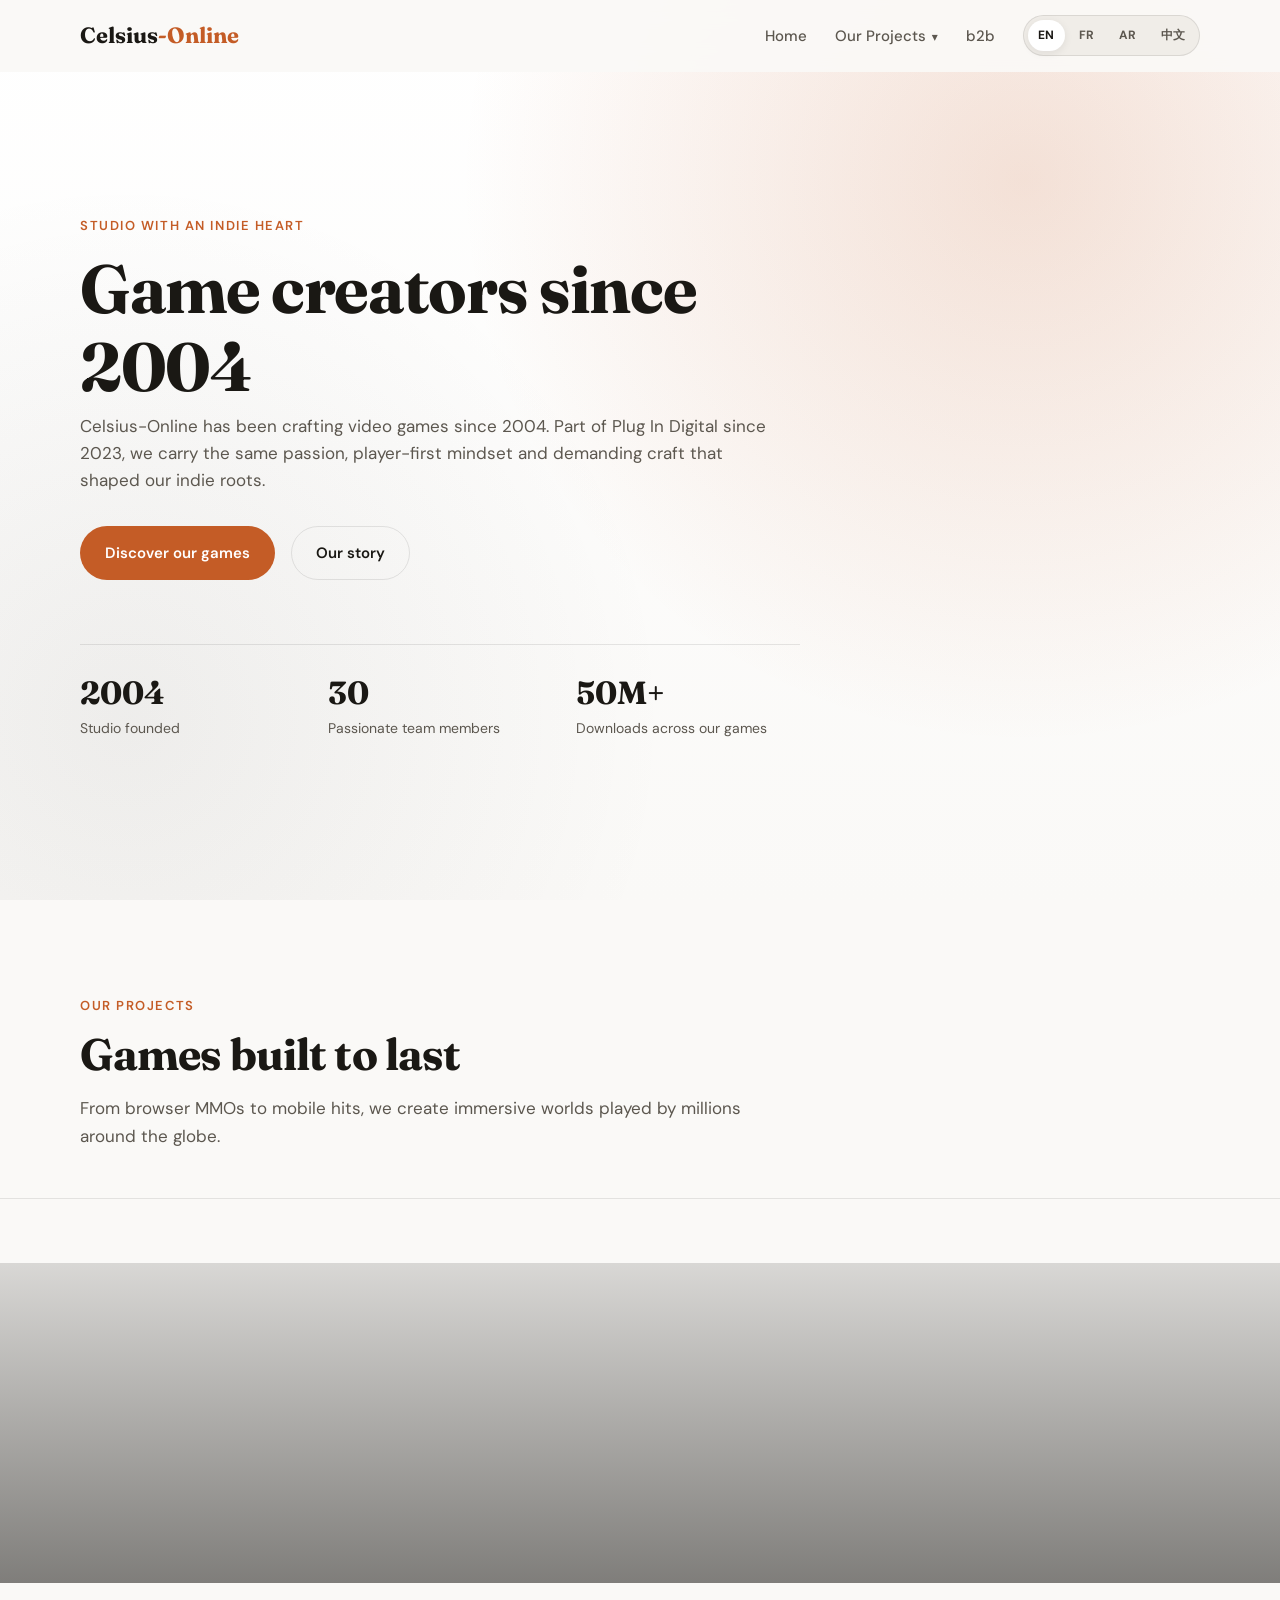
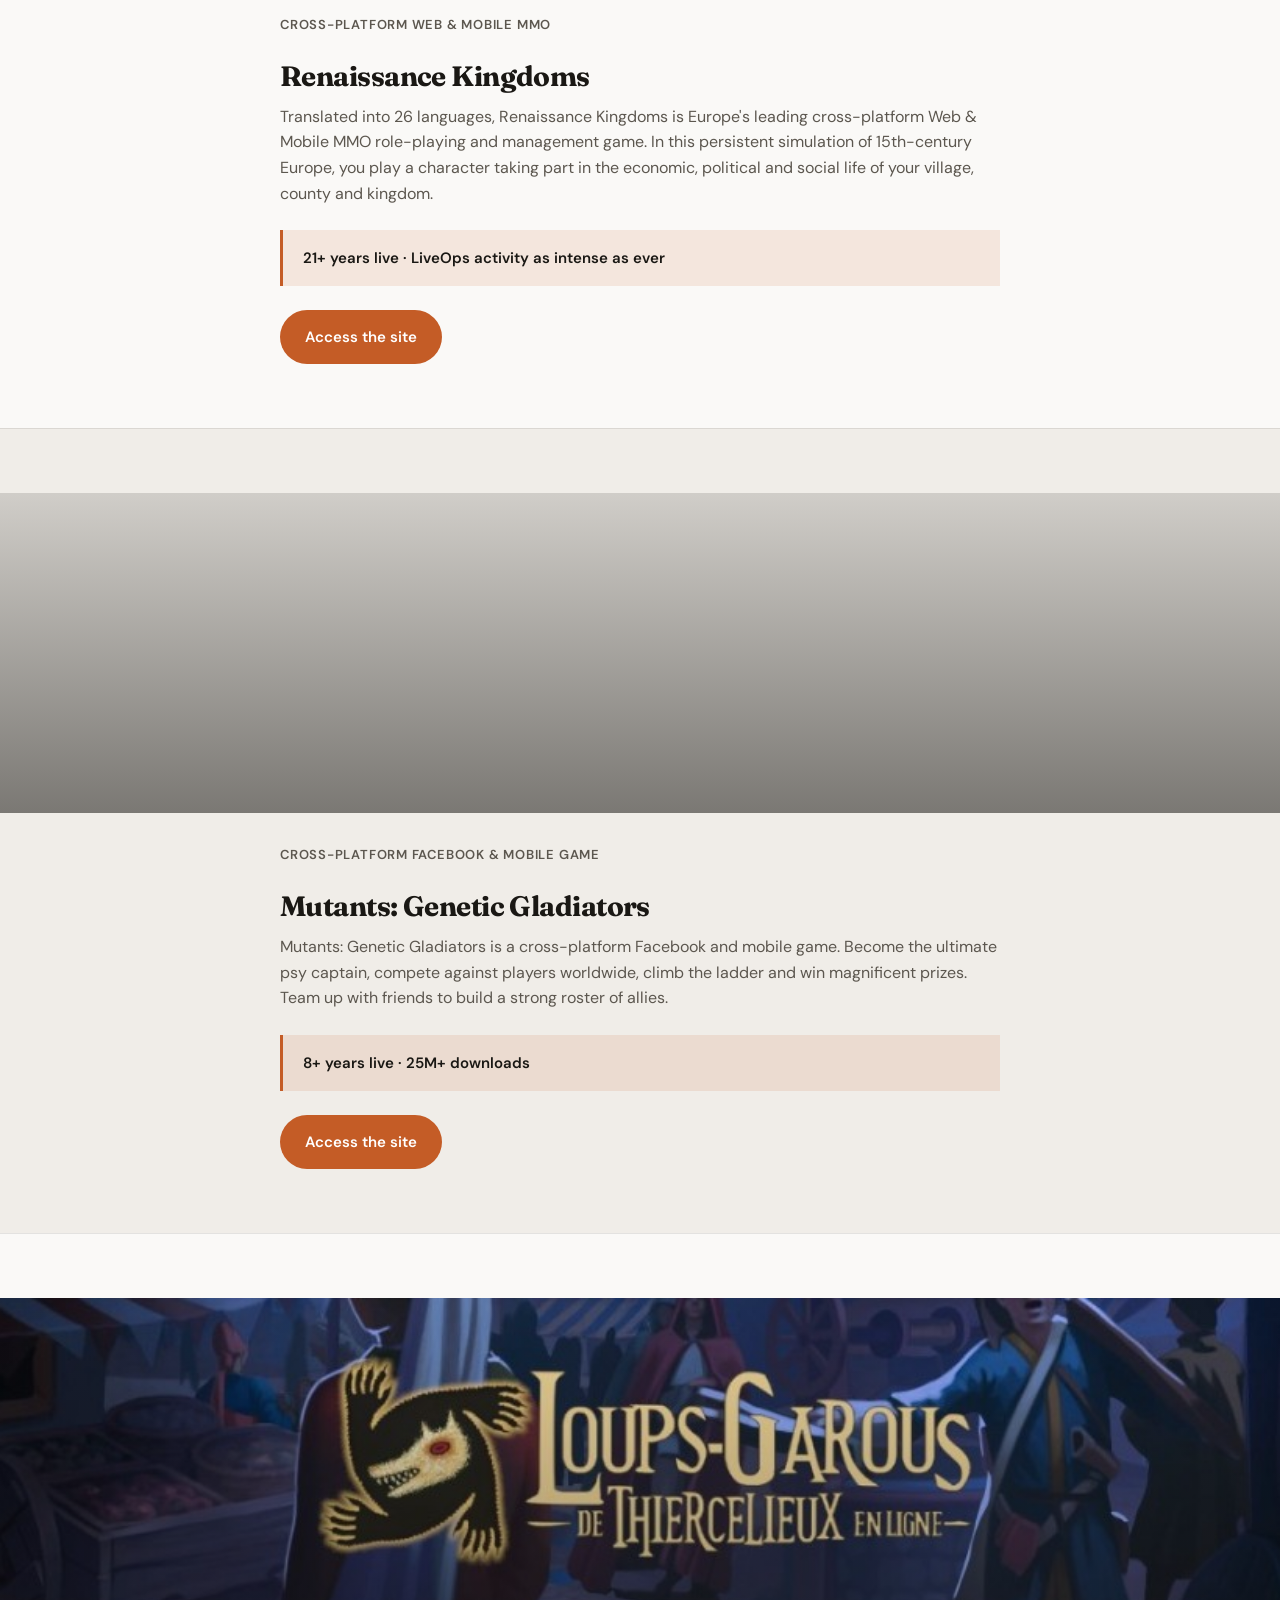
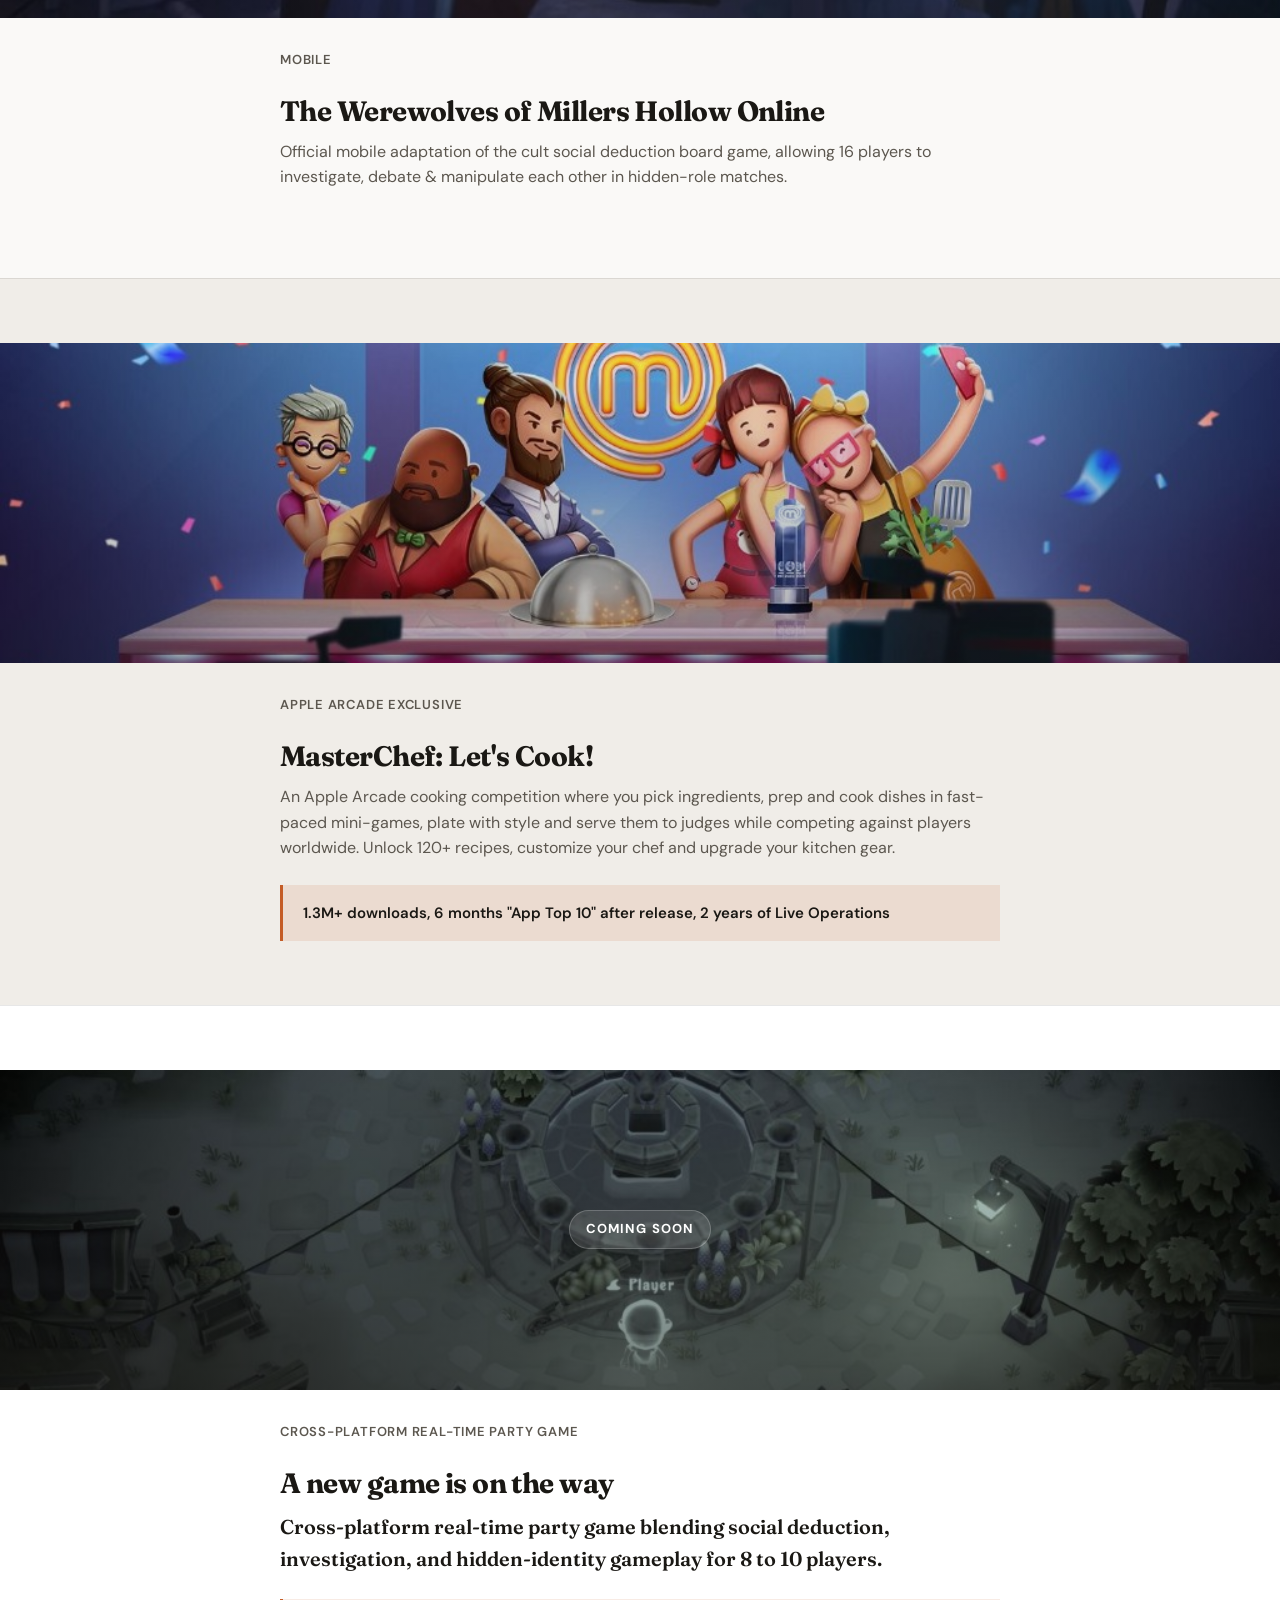
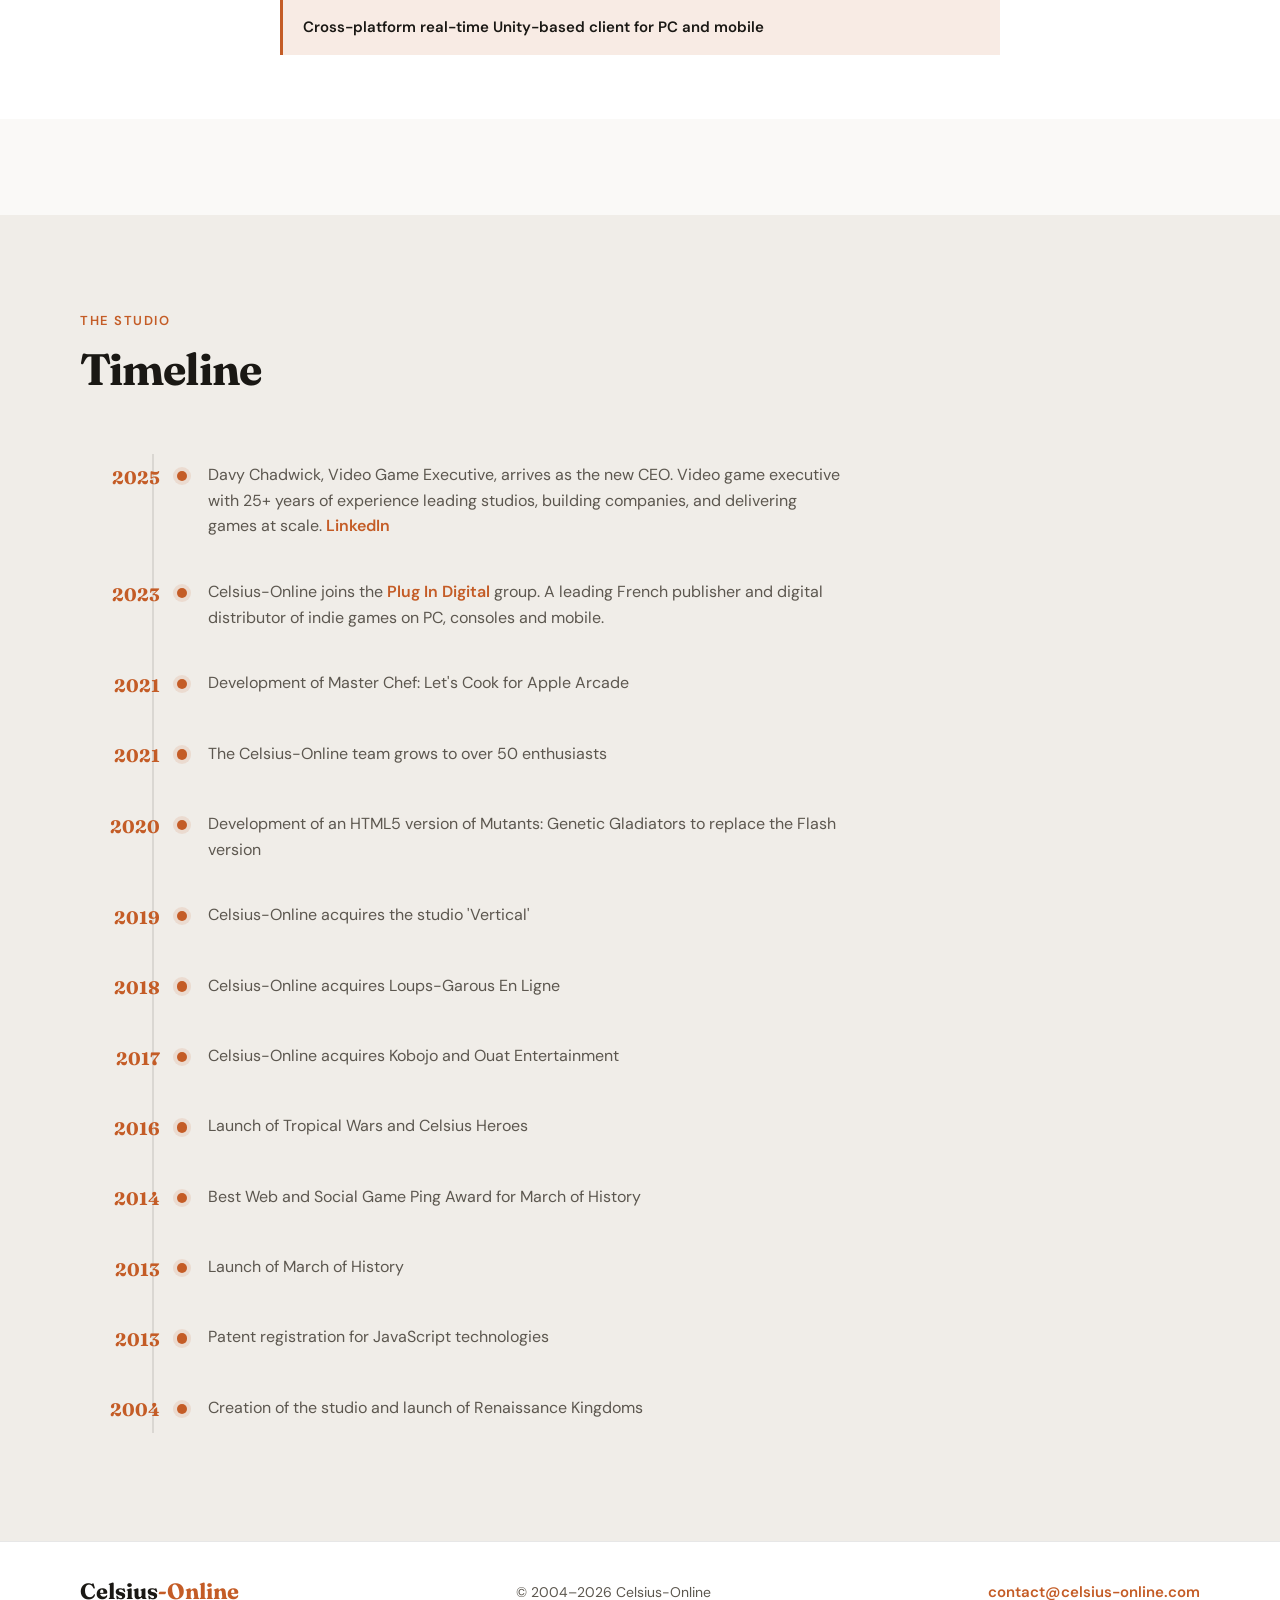
==== index.html @ a4745e7a "Add files via upload" ====
<!DOCTYPE html>
<html lang="en">
<head>
  <meta charset="UTF-8">
  <meta name="viewport" content="width=device-width, initial-scale=1.0">
  <meta name="description" content="Celsius-Online — Game studio since 2004, part of Plug In Digital.">
  <title>Celsius-Online</title>
  <link rel="preconnect" href="https://fonts.googleapis.com">
  <link rel="preconnect" href="https://fonts.gstatic.com" crossorigin>
  <link href="https://fonts.googleapis.com/css2?family=DM+Sans:ital,opsz,wght@0,9..40,400;0,9..40,500;0,9..40,600;0,9..40,700;1,9..40,400&family=Fraunces:opsz,wght@9..144,600;9..144,700&family=Noto+Sans+Arabic:wght@400;500;600;700&family=Noto+Sans+SC:wght@400;500;600;700&display=swap" rel="stylesheet">
  <link rel="stylesheet" href="styles.css">
</head>
<body>
  <header class="header">
    <nav class="nav container">
      <a class="logo" href="#home">Celsius<span>-Online</span></a>
      <button class="nav-toggle" aria-label="Menu" aria-expanded="false">
        <span></span>
        <span></span>
        <span></span>
      </button>
      <ul class="nav-links">
        <li><a href="#home" data-i18n="nav.home">Home</a></li>
        <li class="nav-dropdown">
          <button class="nav-dropdown-toggle" type="button" aria-expanded="false" data-i18n="nav.projects">
            Our Projects
          </button>
          <ul class="nav-dropdown-menu">
            <li><a href="#project-rk" data-i18n="projects.rk.title">Renaissance Kingdoms</a></li>
            <li><a href="#project-mutants" data-i18n="projects.mutants.title">Mutants: Genetic Gladiators</a></li>
            <li><a href="#project-werewolves" data-i18n="projects.werewolves.title">The Werewolves of Millers Hollow Online</a></li>
            <li><a href="#project-masterchef" data-i18n="projects.masterchef.title">MasterChef: Let's Cook!</a></li>
            <li><a href="#project-coming-soon" data-i18n="projects.coming.nav">Coming soon</a></li>
          </ul>
        </li>
        <li><a href="b2b.html">b2b</a></li>
        <li class="lang-switch" aria-label="Language">
          <button type="button" class="lang-btn" data-lang="en" aria-pressed="true">EN</button>
          <button type="button" class="lang-btn" data-lang="fr" aria-pressed="false">FR</button>
          <button type="button" class="lang-btn" data-lang="ar" aria-pressed="false">AR</button>
          <button type="button" class="lang-btn" data-lang="zh" aria-pressed="false">中文</button>
        </li>
      </ul>
    </nav>
  </header>

  <main>
    <section class="hero" id="home">
      <div class="hero-bg"></div>
      <div class="container hero-content">
        <p class="eyebrow" data-i18n="hero.eyebrow">Studio with an indie heart</p>
        <div class="hero-slides" aria-live="polite">
          <h1 class="hero-slide active" data-i18n="hero.slide1">Game creators since 2004</h1>
          <h1 class="hero-slide" data-i18n="hero.slide2">A story of expertise and passion</h1>
          <h1 class="hero-slide" data-i18n="hero.slide3">International successes</h1>
        </div>
        <p class="hero-text" data-i18n="hero.text">
          Celsius-Online has been crafting video games since 2004. Part of Plug In Digital since 2023, we carry the same
          passion, player-first mindset and demanding craft that shaped our indie roots.
        </p>
        <div class="hero-actions">
          <a href="#projects" class="btn btn-primary" data-i18n="hero.cta.primary">Discover our games</a>
          <a href="#studio" class="btn btn-ghost" data-i18n="hero.cta.secondary">Our story</a>
        </div>
        <div class="hero-stats">
          <div class="stat">
            <strong>2004</strong>
            <span data-i18n="hero.stat1">Studio founded</span>
          </div>
          <div class="stat">
            <strong>30</strong>
            <span data-i18n="hero.stat2">Passionate team members</span>
          </div>
          <div class="stat">
            <strong>50M+</strong>
            <span data-i18n="hero.stat3">Downloads across our games</span>
          </div>
        </div>
      </div>
    </section>

    <section class="section" id="projects">
      <div class="container">
        <div class="section-header">
          <p class="eyebrow" data-i18n="projects.eyebrow">Our projects</p>
          <h2 data-i18n="projects.heading">Games built to last</h2>
          <p class="section-lead" data-i18n="projects.lead">
            From browser MMOs to mobile hits, we create immersive worlds played by millions around the globe.
          </p>
        </div>
      </div>

      <div class="project-list">
        <article class="project-card" id="project-rk">
          <div class="project-visual" style="background-image: url('https://www.celsius-online.com/img/projet2_fond.jpg');">
            <img src="https://www.celsius-online.com/img/projet2_logo_UK.png" alt="" class="project-logo">
          </div>
          <div class="container project-body">
            <p class="project-tag" data-i18n="projects.rk.tag">Cross-platform Web &amp; Mobile MMO</p>
            <h3 data-i18n="projects.rk.title">Renaissance Kingdoms</h3>
            <p data-i18n="projects.rk.desc">
              Translated into 26 languages, Renaissance Kingdoms is Europe's leading cross-platform Web &amp; Mobile
              MMO role-playing and management game. In this persistent simulation of 15th-century Europe, you play a character
              taking part in the economic, political and social life of your village, county and kingdom.
            </p>
            <p class="project-stats" data-i18n="projects.rk.stats">
              21+ years live · LiveOps activity as intense as ever
            </p>
            <a href="http://www.lesroyaumes.com/Landing.php?ref=926" class="btn btn-primary" target="_blank" rel="noopener noreferrer" data-i18n="projects.cta">
              Access the site
            </a>
          </div>
        </article>

        <article class="project-card project-card-alt" id="project-mutants">
          <div class="project-visual" style="background-image: url('https://www.celsius-online.com/img/projet15_fond.jpg');">
            <img src="https://www.celsius-online.com/img/projet15_logo.png" alt="" class="project-logo">
          </div>
          <div class="container project-body">
            <p class="project-tag" data-i18n="projects.mutants.tag">Cross-platform Facebook &amp; mobile game</p>
            <h3 data-i18n="projects.mutants.title">Mutants: Genetic Gladiators</h3>
            <p data-i18n="projects.mutants.desc">
              Mutants: Genetic Gladiators is a cross-platform Facebook and mobile game. Become the ultimate psy captain,
              compete against players worldwide, climb the ladder and win magnificent prizes. Team up with friends to build
              a strong roster of allies.
            </p>
            <p class="project-stats" data-i18n="projects.mutants.stats">
              8+ years live · 25M+ downloads
            </p>
            <a href="http://mutants.kobojo.com/" class="btn btn-primary" target="_blank" rel="noopener noreferrer" data-i18n="projects.cta">
              Access the site
            </a>
          </div>
        </article>

        <article class="project-card" id="project-werewolves">
          <div class="project-visual project-visual-cover" style="background-image: url('img/project-werewolves.png');"></div>
          <div class="container project-body">
            <p class="project-tag" data-i18n="projects.werewolves.tag">Mobile</p>
            <h3 data-i18n="projects.werewolves.title">The Werewolves of Millers Hollow Online</h3>
            <p data-i18n="projects.werewolves.desc">
              Official mobile adaptation of the cult social deduction board game, allowing 16 players to investigate,
              debate &amp; manipulate each other in hidden-role matches.
            </p>
          </div>
        </article>

        <article class="project-card project-card-alt" id="project-masterchef">
          <div class="project-visual project-visual-cover" style="background-image: url('img/project-masterchef.png');"></div>
          <div class="container project-body">
            <p class="project-tag" data-i18n="projects.masterchef.tag">Apple Arcade exclusive</p>
            <h3 data-i18n="projects.masterchef.title">MasterChef: Let's Cook!</h3>
            <p data-i18n="projects.masterchef.desc">
              An Apple Arcade cooking competition where you pick ingredients, prep and cook dishes in fast-paced mini-games,
              plate with style and serve them to judges while competing against players worldwide. Unlock 120+ recipes,
              customize your chef and upgrade your kitchen gear.
            </p>
            <p class="project-stats" data-i18n="projects.masterchef.stats">
              1.3M+ downloads, 6 months "App Top 10" after release, 2 years of Live Operations
            </p>
          </div>
        </article>

        <article class="project-card project-coming-soon" id="project-coming-soon">
          <div class="project-visual project-visual-soon">
            <span class="soon-badge" data-i18n="projects.coming.badge">Coming soon</span>
          </div>
          <div class="container project-body">
            <p class="project-tag" data-i18n="projects.coming.tag">Cross-platform real-time party game</p>
            <h3 data-i18n="projects.coming.title">A new game is on the way</h3>
            <p class="coming-hook" data-i18n="projects.coming.hook">
              Cross-platform real-time party game blending social deduction, investigation, and hidden-identity gameplay for 8 to 10 players.
            </p>
            <p class="project-stats" data-i18n="projects.coming.stats">
              Cross-platform real-time Unity-based client for PC and mobile
            </p>
          </div>
        </article>
      </div>
    </section>

    <section class="section section-alt" id="studio">
      <div class="container">
        <div class="section-header">
          <p class="eyebrow" data-i18n="studio.eyebrow">The studio</p>
          <h2 data-i18n="studio.heading">Timeline</h2>
        </div>
        <ol class="timeline">
          <li class="timeline-item">
            <time datetime="2025">2025</time>
            <p data-i18n-html="studio.t2025"></p>
          </li>
          <li class="timeline-item">
            <time datetime="2023">2023</time>
            <p data-i18n-html="studio.t2023"></p>
          </li>
          <li class="timeline-item">
            <time datetime="2021">2021</time>
            <p data-i18n="studio.t2021a">Development of Master Chef: Let's Cook for Apple Arcade</p>
          </li>
          <li class="timeline-item">
            <time datetime="2021">2021</time>
            <p data-i18n="studio.t2021b">The Celsius-Online team grows to over 50 enthusiasts</p>
          </li>
          <li class="timeline-item">
            <time datetime="2020">2020</time>
            <p data-i18n="studio.t2020">Development of an HTML5 version of Mutants: Genetic Gladiators to replace the Flash version</p>
          </li>
          <li class="timeline-item">
            <time datetime="2019">2019</time>
            <p data-i18n="studio.t2019">Celsius-Online acquires the studio 'Vertical'</p>
          </li>
          <li class="timeline-item">
            <time datetime="2018">2018</time>
            <p data-i18n="studio.t2018">Celsius-Online acquires Loups-Garous En Ligne</p>
          </li>
          <li class="timeline-item">
            <time datetime="2017">2017</time>
            <p data-i18n="studio.t2017">Celsius-Online acquires Kobojo and Ouat Entertainment</p>
          </li>
          <li class="timeline-item">
            <time datetime="2016">2016</time>
            <p data-i18n="studio.t2016">Launch of Tropical Wars and Celsius Heroes</p>
          </li>
          <li class="timeline-item">
            <time datetime="2014">2014</time>
            <p data-i18n="studio.t2014">Best Web and Social Game Ping Award for March of History</p>
          </li>
          <li class="timeline-item">
            <time datetime="2013">2013</time>
            <p data-i18n="studio.t2013a">Launch of March of History</p>
          </li>
          <li class="timeline-item">
            <time datetime="2013">2013</time>
            <p data-i18n="studio.t2013b">Patent registration for JavaScript technologies</p>
          </li>
          <li class="timeline-item">
            <time datetime="2004">2004</time>
            <p data-i18n="studio.t2004">Creation of the studio and launch of Renaissance Kingdoms</p>
          </li>
        </ol>
      </div>
    </section>
  </main>

  <footer class="footer">
    <div class="container footer-inner">
      <a class="logo" href="#home">Celsius<span>-Online</span></a>
      <p class="footer-copy">&copy; 2004–2026 Celsius-Online</p>
      <a class="footer-email" href="mailto:contact@celsius-online.com">contact@celsius-online.com</a>
    </div>
  </footer>

  <script src="locales-ar-zh.js"></script>
  <script src="script.js"></script>
</body>
</html>
---- styles.css ----
:root {
  --bg: #faf9f7;
  --bg-alt: #f0ede8;
  --surface: #ffffff;
  --text: #1a1814;
  --text-muted: #5c574f;
  --accent: #c45c26;
  --accent-dark: #9a4518;
  --accent-soft: rgba(196, 92, 38, 0.12);
  --border: rgba(26, 24, 20, 0.1);
  --shadow: 0 24px 60px rgba(26, 24, 20, 0.08);
  --radius: 16px;
  --font-sans: "DM Sans", system-ui, sans-serif;
  --font-display: "Fraunces", Georgia, serif;
  --container: min(1120px, calc(100% - 2.5rem));
  --header-h: 72px;
}

*,
*::before,
*::after {
  box-sizing: border-box;
}

html {
  scroll-behavior: smooth;
}

body {
  margin: 0;
  font-family: var(--font-sans);
  font-size: 1rem;
  line-height: 1.6;
  color: var(--text);
  background: var(--bg);
}

img {
  max-width: 100%;
  display: block;
}

a {
  color: inherit;
  text-decoration: none;
}

ul,
ol {
  list-style: none;
  margin: 0;
  padding: 0;
}

button {
  font: inherit;
}

.container {
  width: var(--container);
  margin-inline: auto;
}

.eyebrow {
  margin: 0 0 0.75rem;
  font-size: 0.8125rem;
  font-weight: 600;
  letter-spacing: 0.12em;
  text-transform: uppercase;
  color: var(--accent);
}

h1, h2, h3 {
  font-family: var(--font-display);
  line-height: 1.15;
  letter-spacing: -0.02em;
}

h1 {
  margin: 0;
  font-size: clamp(2.5rem, 6vw, 4.25rem);
  max-width: 16ch;
}

h2 {
  margin: 0;
  font-size: clamp(1.875rem, 4vw, 2.75rem);
  max-width: 20ch;
}

h3 {
  margin: 0 0 0.75rem;
  font-size: clamp(1.375rem, 3vw, 1.75rem);
}

p {
  margin: 0;
}

.section {
  padding: 6rem 0;
}

.section-alt {
  background: var(--bg-alt);
}

.section-header {
  margin-bottom: 3rem;
}

.section-lead {
  margin-top: 1rem;
  max-width: 58ch;
  color: var(--text-muted);
  font-size: 1.0625rem;
}

.btn {
  display: inline-flex;
  align-items: center;
  justify-content: center;
  gap: 0.5rem;
  padding: 0.875rem 1.5rem;
  border-radius: 999px;
  font-weight: 600;
  font-size: 0.9375rem;
  border: 1px solid transparent;
  cursor: pointer;
  transition: transform 0.2s ease, background 0.2s ease, border-color 0.2s ease, color 0.2s ease;
}

.btn:hover {
  transform: translateY(-2px);
}

.btn-primary {
  background: var(--accent);
  color: #fff;
}

.btn-primary:hover {
  background: var(--accent-dark);
}

.btn-ghost {
  background: transparent;
  border-color: var(--border);
  color: var(--text);
}

.btn-ghost:hover {
  border-color: var(--text);
}

.header {
  position: fixed;
  inset: 0 0 auto;
  z-index: 100;
  height: var(--header-h);
  background: rgba(250, 249, 247, 0.92);
  backdrop-filter: blur(12px);
  border-bottom: 1px solid transparent;
  transition: border-color 0.2s ease, box-shadow 0.2s ease;
}

.header.scrolled {
  border-color: var(--border);
  box-shadow: 0 8px 30px rgba(26, 24, 20, 0.04);
}

.nav {
  display: flex;
  align-items: center;
  justify-content: space-between;
  height: 100%;
}

.logo {
  font-family: var(--font-display);
  font-size: 1.375rem;
  font-weight: 700;
}

.logo span {
  color: var(--accent);
}

.text-accent {
  color: var(--accent);
  font-weight: 600;
}

.logo-b2b {
  font-size: 1.125rem;
  line-height: 1.25;
}

.nav-links {
  display: flex;
  align-items: center;
  gap: 1.75rem;
}

.nav-links > li > a,
.nav-dropdown-toggle {
  font-size: 0.9375rem;
  font-weight: 500;
  color: var(--text-muted);
  background: none;
  border: none;
  cursor: pointer;
  padding: 0;
  transition: color 0.2s ease;
}

.nav-links > li > a:hover,
.nav-dropdown-toggle:hover {
  color: var(--text);
}

.nav-dropdown {
  position: relative;
}

.nav-dropdown-toggle::after {
  content: "▾";
  margin-left: 0.35rem;
  font-size: 0.75rem;
}

.nav-dropdown-menu {
  position: absolute;
  top: 100%;
  left: 50%;
  transform: translateX(-50%);
  min-width: 280px;
  padding: 0.75rem 0.5rem 0.5rem;
  background: transparent;
  border: none;
  border-radius: 0;
  box-shadow: none;
  opacity: 0;
  pointer-events: none;
  transition: opacity 0.2s ease;
}

.nav-dropdown-menu::before {
  content: "";
  position: absolute;
  top: 0;
  left: 0;
  right: 0;
  height: 0.75rem;
}

.nav-dropdown-menu li {
  background: var(--surface);
  border: 1px solid var(--border);
  border-radius: 12px;
  box-shadow: var(--shadow);
  overflow: hidden;
}

.nav-dropdown.open .nav-dropdown-menu,
.nav-dropdown.is-hover .nav-dropdown-menu {
  opacity: 1;
  pointer-events: auto;
}

.nav-dropdown-menu a {
  display: block;
  padding: 0.75rem 1rem;
  border-radius: 8px;
  font-size: 0.875rem;
  color: var(--text-muted);
  transition: background 0.2s ease, color 0.2s ease;
}

.nav-dropdown-menu a:hover {
  background: var(--accent-soft);
  color: var(--text);
}

.lang-switch {
  display: flex;
  gap: 0.25rem;
  padding: 0.25rem;
  background: var(--bg-alt);
  border-radius: 999px;
  border: 1px solid var(--border);
}

.lang-btn {
  padding: 0.35rem 0.65rem;
  border: none;
  border-radius: 999px;
  background: transparent;
  color: var(--text-muted);
  font-size: 0.75rem;
  font-weight: 700;
  cursor: pointer;
  transition: background 0.2s ease, color 0.2s ease;
}

.lang-btn.active {
  background: var(--surface);
  color: var(--text);
  box-shadow: 0 2px 8px rgba(26, 24, 20, 0.08);
}

.nav-toggle {
  display: none;
  flex-direction: column;
  gap: 5px;
  padding: 0.5rem;
  background: none;
  border: none;
  cursor: pointer;
}

.nav-toggle span {
  display: block;
  width: 22px;
  height: 2px;
  background: var(--text);
  border-radius: 2px;
  transition: transform 0.2s ease, opacity 0.2s ease;
}

.hero {
  position: relative;
  min-height: 100vh;
  display: flex;
  align-items: center;
  padding-top: var(--header-h);
  overflow: hidden;
}

.hero-bg {
  position: absolute;
  inset: 0;
  background:
    radial-gradient(circle at 80% 20%, rgba(196, 92, 38, 0.18), transparent 45%),
    radial-gradient(circle at 10% 80%, rgba(26, 24, 20, 0.06), transparent 40%),
    linear-gradient(180deg, #fff 0%, var(--bg) 100%);
  pointer-events: none;
}

.hero-content {
  position: relative;
  padding: 4rem 0 5rem;
}

.hero-slides {
  position: relative;
  min-height: clamp(6rem, 18vw, 9rem);
  margin-bottom: 1.25rem;
}

.hero-slide {
  position: absolute;
  inset: 0;
  opacity: 0;
  transform: translateY(12px);
  transition: opacity 0.6s ease, transform 0.6s ease;
}

.hero-slide.active {
  opacity: 1;
  transform: translateY(0);
}

.hero-text {
  max-width: 58ch;
  margin-bottom: 2rem;
  font-size: 1.0625rem;
  color: var(--text-muted);
}

.hero-actions {
  display: flex;
  flex-wrap: wrap;
  gap: 1rem;
  margin-bottom: 4rem;
}

.hero-stats {
  display: grid;
  grid-template-columns: repeat(3, minmax(0, 1fr));
  gap: 1.5rem;
  max-width: 720px;
  padding-top: 2rem;
  border-top: 1px solid var(--border);
}

.stat strong {
  display: block;
  font-family: var(--font-display);
  font-size: 2rem;
  line-height: 1;
  margin-bottom: 0.35rem;
}

.stat span {
  font-size: 0.875rem;
  color: var(--text-muted);
}

.project-list {
  display: grid;
  gap: 0;
}

.project-card {
  padding: 4rem 0;
  border-top: 1px solid var(--border);
}

.project-card-alt {
  background: var(--bg-alt);
}

.project-visual {
  position: relative;
  min-height: 320px;
  margin-bottom: 2rem;
  background-size: cover;
  background-position: center;
  display: flex;
  align-items: center;
  justify-content: center;
}

.project-visual::after {
  content: "";
  position: absolute;
  inset: 0;
  background: linear-gradient(180deg, rgba(26, 24, 20, 0.15), rgba(26, 24, 20, 0.55));
}

.project-logo {
  position: relative;
  z-index: 1;
  max-height: 120px;
  width: auto;
  filter: drop-shadow(0 8px 24px rgba(0, 0, 0, 0.35));
}

.project-visual-cover {
  background-size: cover;
  background-position: center center;
}

.project-visual-cover::after {
  background: linear-gradient(180deg, rgba(26, 24, 20, 0.05), rgba(26, 24, 20, 0.35));
}

.project-visual-soon {
  background-image: url("img/project-coming-soon.png");
  background-size: cover;
  background-position: center top;
}

.soon-badge {
  position: relative;
  z-index: 1;
  padding: 0.5rem 1rem;
  border-radius: 999px;
  background: rgba(255, 255, 255, 0.12);
  border: 1px solid rgba(255, 255, 255, 0.2);
  color: #fff;
  font-size: 0.8125rem;
  font-weight: 700;
  letter-spacing: 0.08em;
  text-transform: uppercase;
}

.project-body {
  max-width: 720px;
}

.project-tag {
  margin-bottom: 0.75rem;
  font-size: 0.8125rem;
  font-weight: 600;
  letter-spacing: 0.06em;
  text-transform: uppercase;
  color: var(--accent);
}

.project-body p {
  margin-bottom: 1.5rem;
  color: var(--text-muted);
}

.project-stats {
  margin-bottom: 1.5rem !important;
  padding: 1rem 1.25rem;
  border-left: 3px solid var(--accent);
  background: var(--accent-soft);
  font-weight: 600;
  font-size: 0.9375rem;
  color: var(--text) !important;
}

.project-body > .project-stats:last-child {
  margin-bottom: 0 !important;
}

.page-b2b-main {
  padding-top: calc(var(--header-h) + 3rem);
}

.nav-current {
  color: var(--text) !important;
  font-weight: 600;
}

.coming-hook {
  font-size: 1.25rem;
  font-weight: 600;
  color: var(--text) !important;
  font-family: var(--font-display);
}

.project-coming-soon {
  background: var(--surface);
}

.timeline {
  position: relative;
  display: grid;
  gap: 0;
  max-width: 760px;
}

.timeline::before {
  content: "";
  position: absolute;
  left: 4.5rem;
  top: 0.75rem;
  bottom: 0.75rem;
  width: 2px;
  background: var(--border);
}

.timeline-item {
  display: grid;
  grid-template-columns: 5rem 1fr;
  gap: 1.5rem;
  padding: 1.25rem 0;
}

.timeline-item time {
  font-family: var(--font-display);
  font-size: 1.125rem;
  font-weight: 700;
  color: var(--accent);
  text-align: right;
  padding-top: 0.1rem;
}

.timeline-item p {
  position: relative;
  padding-left: 1.5rem;
  color: var(--text-muted);
}

.timeline-item p a {
  color: var(--accent);
  font-weight: 600;
  transition: color 0.2s ease;
}

.timeline-item p a:hover {
  color: var(--accent-dark);
}

.timeline-item p::before {
  content: "";
  position: absolute;
  left: -0.45rem;
  top: 0.55rem;
  width: 0.65rem;
  height: 0.65rem;
  border-radius: 50%;
  background: var(--accent);
  box-shadow: 0 0 0 4px var(--accent-soft);
}

.b2b-card-lead .b2b-intro {
  margin-bottom: 0;
  font-size: 1.0625rem;
}

.b2b-refs {
  display: grid;
  grid-template-columns: repeat(2, minmax(0, 1fr));
  gap: 1.5rem;
  list-style: none;
  margin: 0;
  padding: 0;
}

.b2b-refs li {
  padding-bottom: 1rem;
  border-bottom: 1px solid var(--border);
}

.b2b-ref-name {
  display: block;
  margin-bottom: 0.4rem;
  font-family: var(--font-display);
  font-size: 1.0625rem;
  font-weight: 600;
  color: var(--accent);
}

.b2b-refs p {
  margin: 0;
  font-size: 0.9375rem;
  line-height: 1.55;
  color: var(--text-muted);
}

.b2b-refs strong {
  color: var(--text);
  font-weight: 600;
}

@media (max-width: 720px) {
  .b2b-refs {
    grid-template-columns: 1fr;
  }
}

.b2b-list {
  display: grid;
  gap: 1.5rem;
}

.b2b-card {
  background: var(--surface);
  border: 1px solid var(--border);
  border-radius: var(--radius);
  padding: 2rem;
  box-shadow: var(--shadow);
  transition: transform 0.25s ease, border-color 0.25s ease;
}

.b2b-card:hover {
  transform: translateY(-4px);
  border-color: rgba(196, 92, 38, 0.25);
}

.b2b-ref-label {
  margin: 0 0 0.35rem;
  font-size: 0.8125rem;
  font-weight: 600;
  letter-spacing: 0.1em;
  text-transform: uppercase;
  color: var(--accent);
}

.b2b-card h3 {
  margin-bottom: 1rem;
  font-size: clamp(1.25rem, 2.5vw, 1.5rem);
}

.b2b-model {
  margin-bottom: 0.75rem;
  font-size: 0.9375rem;
  font-weight: 500;
  color: var(--text);
}

.b2b-model strong {
  color: var(--accent);
  font-weight: 600;
}

.b2b-intro {
  margin-bottom: 1.5rem;
  max-width: 72ch;
  color: var(--text-muted);
}

.b2b-points {
  display: grid;
  grid-template-columns: repeat(2, minmax(0, 1fr));
  gap: 0.85rem 1.5rem;
}

.b2b-points li {
  position: relative;
  padding-left: 1.75rem;
  font-size: 0.9375rem;
  color: var(--text-muted);
  line-height: 1.5;
}

.b2b-points li::before {
  content: "";
  position: absolute;
  left: 0;
  top: 0.45rem;
  width: 0.75rem;
  height: 0.75rem;
  border-radius: 50%;
  background: var(--accent);
  box-shadow: 0 0 0 4px var(--accent-soft);
}

.b2b-points strong {
  color: var(--text);
  font-weight: 600;
}

@media (max-width: 720px) {
  .b2b-points {
    grid-template-columns: 1fr;
  }
}

.footer {
  padding: 2rem 0;
  border-top: 1px solid var(--border);
  background: var(--surface);
}

.footer-inner {
  display: flex;
  flex-wrap: wrap;
  align-items: center;
  justify-content: space-between;
  gap: 1rem;
}

.footer-copy {
  font-size: 0.875rem;
  color: var(--text-muted);
}

.footer-email {
  font-size: 0.9375rem;
  font-weight: 600;
  color: var(--accent);
  transition: color 0.2s ease;
}

.footer-email:hover {
  color: var(--accent-dark);
}

.reveal {
  opacity: 0;
  transform: translateY(24px);
  transition: opacity 0.6s ease, transform 0.6s ease;
}

.reveal.visible {
  opacity: 1;
  transform: translateY(0);
}

@media (max-width: 960px) {
  .hero-stats {
    grid-template-columns: 1fr;
    max-width: none;
  }

  .project-visual {
    min-height: 240px;
  }

  .timeline::before {
    left: 3.5rem;
  }

  .timeline-item {
    grid-template-columns: 4rem 1fr;
    gap: 1rem;
  }
}

@media (max-width: 720px) {
  .nav-toggle {
    display: flex;
  }

  .nav-links {
    position: fixed;
    inset: var(--header-h) 0 auto;
    flex-direction: column;
    align-items: stretch;
    gap: 0;
    padding: 1rem;
    background: rgba(250, 249, 247, 0.98);
    border-bottom: 1px solid var(--border);
    transform: translateY(-120%);
    opacity: 0;
    pointer-events: none;
    transition: transform 0.25s ease, opacity 0.25s ease;
  }

  .nav-links.open {
    transform: translateY(0);
    opacity: 1;
    pointer-events: auto;
  }

  .nav-links > li {
    border-bottom: 1px solid var(--border);
  }

  .nav-links > li > a,
  .nav-dropdown-toggle {
    display: block;
    padding: 1rem 0.5rem;
    width: 100%;
    text-align: left;
  }

  .nav-dropdown-menu {
    position: static;
    transform: none;
    opacity: 1;
    pointer-events: auto;
    box-shadow: none;
    border: none;
    padding: 0 0 0.5rem 1rem;
    min-width: 0;
    display: none;
    background: transparent;
  }

  .nav-dropdown-menu::before {
    display: none;
  }

  .nav-dropdown-menu li {
    background: none;
    border: none;
    box-shadow: none;
    border-radius: 0;
    overflow: visible;
  }

  .nav-dropdown.open .nav-dropdown-menu {
    display: block;
  }

  .lang-switch {
    align-self: flex-start;
    margin: 0.5rem;
  }

  .nav-toggle[aria-expanded="true"] span:nth-child(1) {
    transform: translateY(7px) rotate(45deg);
  }

  .nav-toggle[aria-expanded="true"] span:nth-child(2) {
    opacity: 0;
  }

  .nav-toggle[aria-expanded="true"] span:nth-child(3) {
    transform: translateY(-7px) rotate(-45deg);
  }

  .section {
    padding: 4.5rem 0;
  }

  .footer-inner {
    flex-direction: column;
    text-align: center;
  }
}

@media (hover: none), (pointer: coarse) {
  .nav-dropdown.is-hover .nav-dropdown-menu {
    opacity: 0;
    pointer-events: none;
  }

  .nav-dropdown.open .nav-dropdown-menu {
    opacity: 1;
    pointer-events: auto;
  }
}

html[lang="ar"] body,
html[lang="ar"] h1,
html[lang="ar"] h2,
html[lang="ar"] h3 {
  font-family: "Noto Sans Arabic", "DM Sans", system-ui, sans-serif;
}

html[lang="zh-CN"] body,
html[lang="zh-CN"] h1,
html[lang="zh-CN"] h2,
html[lang="zh-CN"] h3 {
  font-family: "Noto Sans SC", "DM Sans", system-ui, sans-serif;
}

html[dir="rtl"] .header,
html[dir="rtl"] .header .nav,
html[dir="rtl"] .header .nav-links,
html[dir="rtl"] .header .nav-dropdown-menu {
  direction: ltr;
}

html[dir="rtl"] .header .nav-links > li > a,
html[dir="rtl"] .header .nav-dropdown-toggle {
  text-align: left;
}

html[dir="rtl"] .timeline::before {
  left: auto;
  right: 4.5rem;
}

html[dir="rtl"] .timeline-item {
  grid-template-columns: 5rem 1fr;
}

html[dir="rtl"] .timeline-item time {
  text-align: left;
}

html[dir="rtl"] .timeline-item p {
  padding-left: 0;
  padding-right: 1.5rem;
}

html[dir="rtl"] .timeline-item p::before {
  left: auto;
  right: -0.45rem;
}

html[dir="rtl"] .b2b-points li,
html[dir="rtl"] .check-list li {
  padding-left: 0;
  padding-right: 1.75rem;
}

html[dir="rtl"] .b2b-points li::before {
  left: auto;
  right: 0;
}

html[dir="rtl"] .project-stats {
  border-left: none;
  border-right: 3px solid var(--accent);
}

html[dir="rtl"] .lang-btn[data-lang="zh"] {
  font-family: "Noto Sans SC", sans-serif;
}

@media (max-width: 960px) {
  html[dir="rtl"] .timeline::before {
    right: 3.5rem;
  }

  html[dir="rtl"] .timeline-item {
    grid-template-columns: 4rem 1fr;
  }
}

@media (max-width: 720px) {
  html[dir="rtl"] .header .nav-links > li > a,
  html[dir="rtl"] .header .nav-dropdown-toggle {
    text-align: left;
  }

  .lang-switch {
    flex-wrap: wrap;
  }

  .lang-btn {
    padding: 0.3rem 0.5rem;
    font-size: 0.6875rem;
  }
}
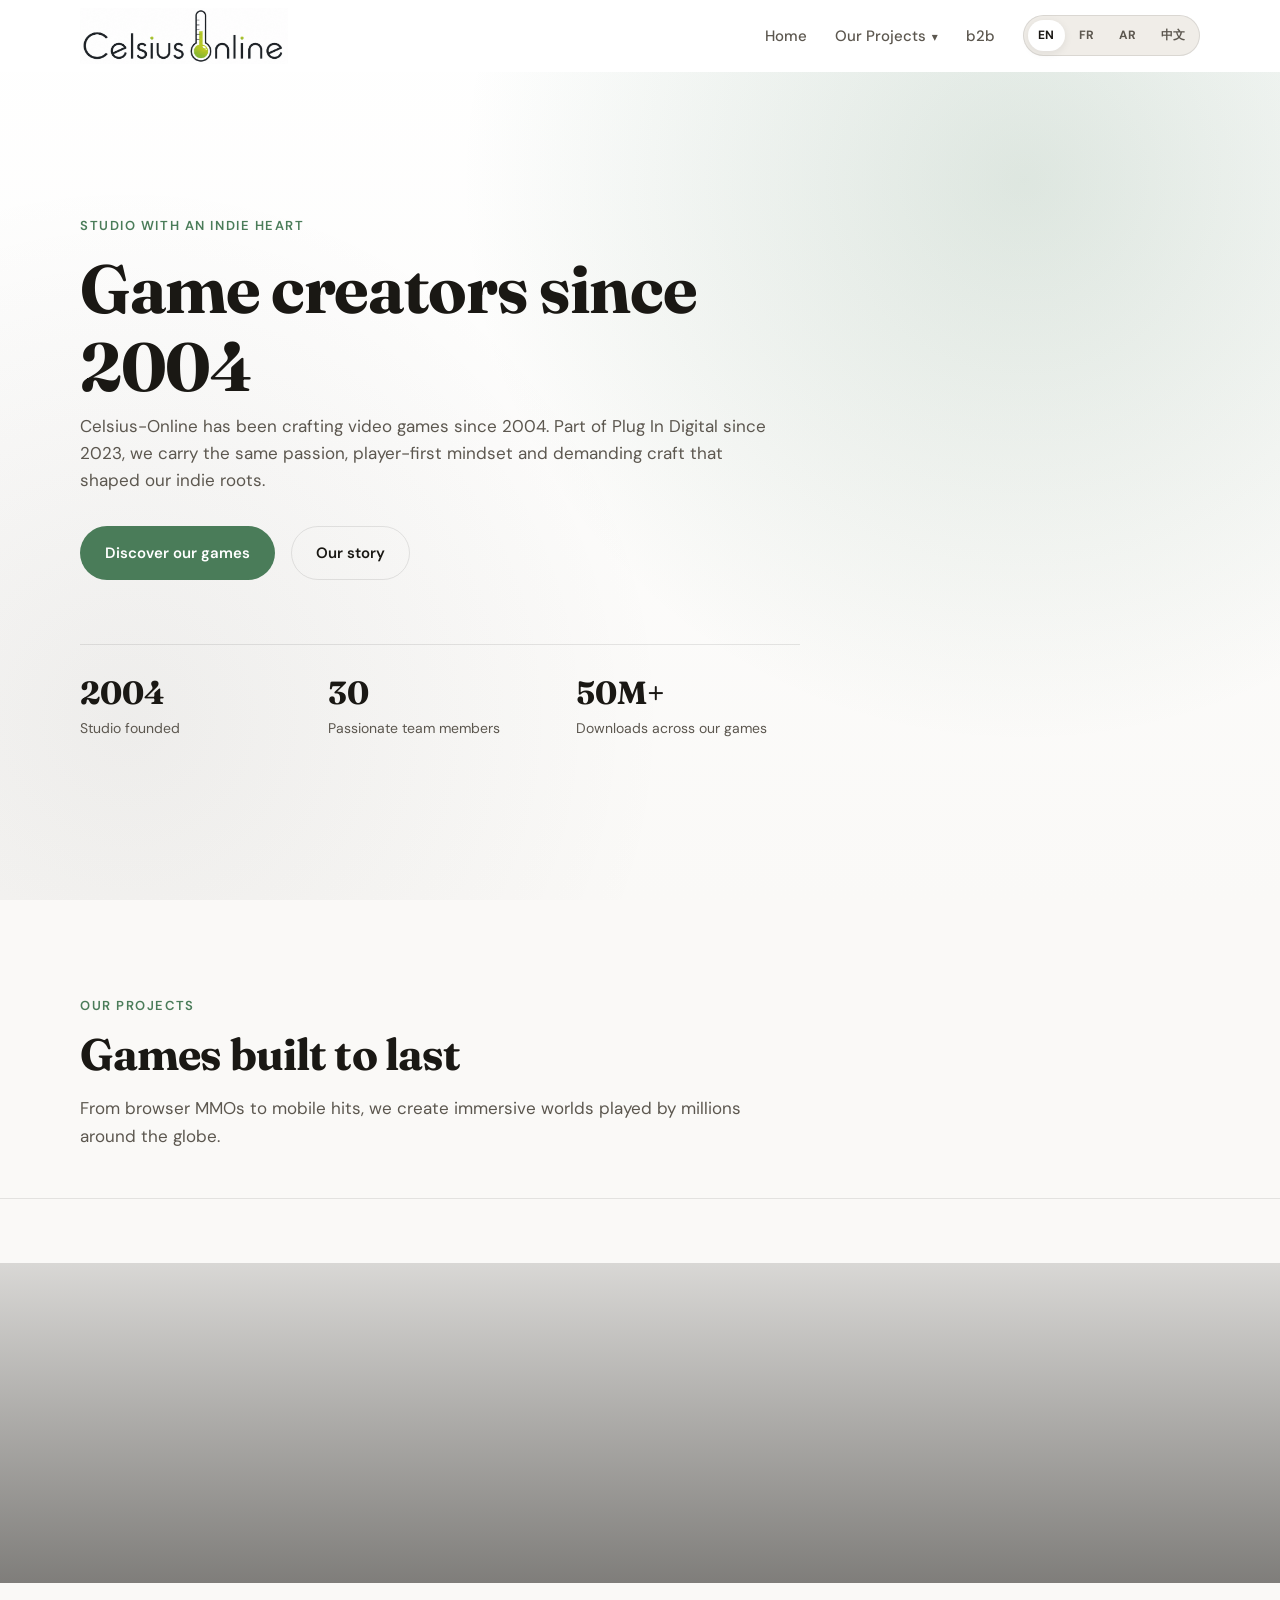
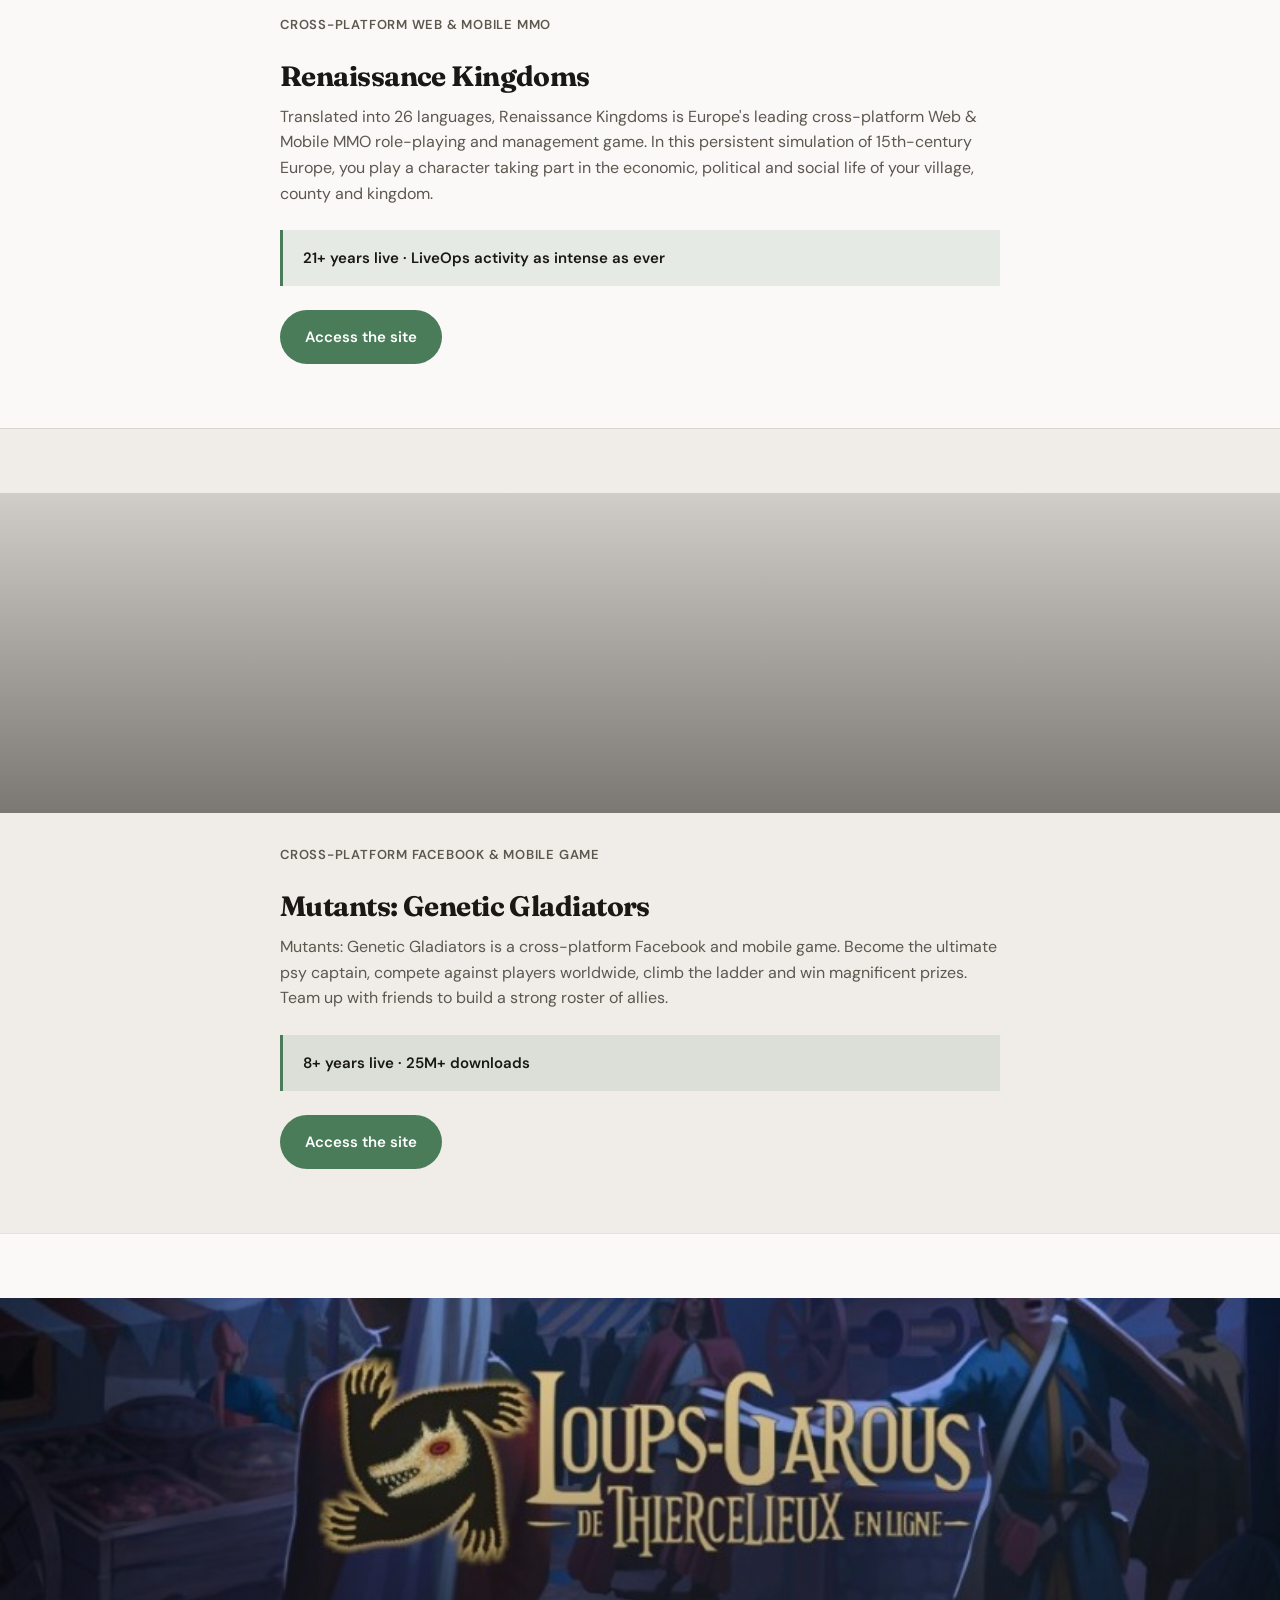
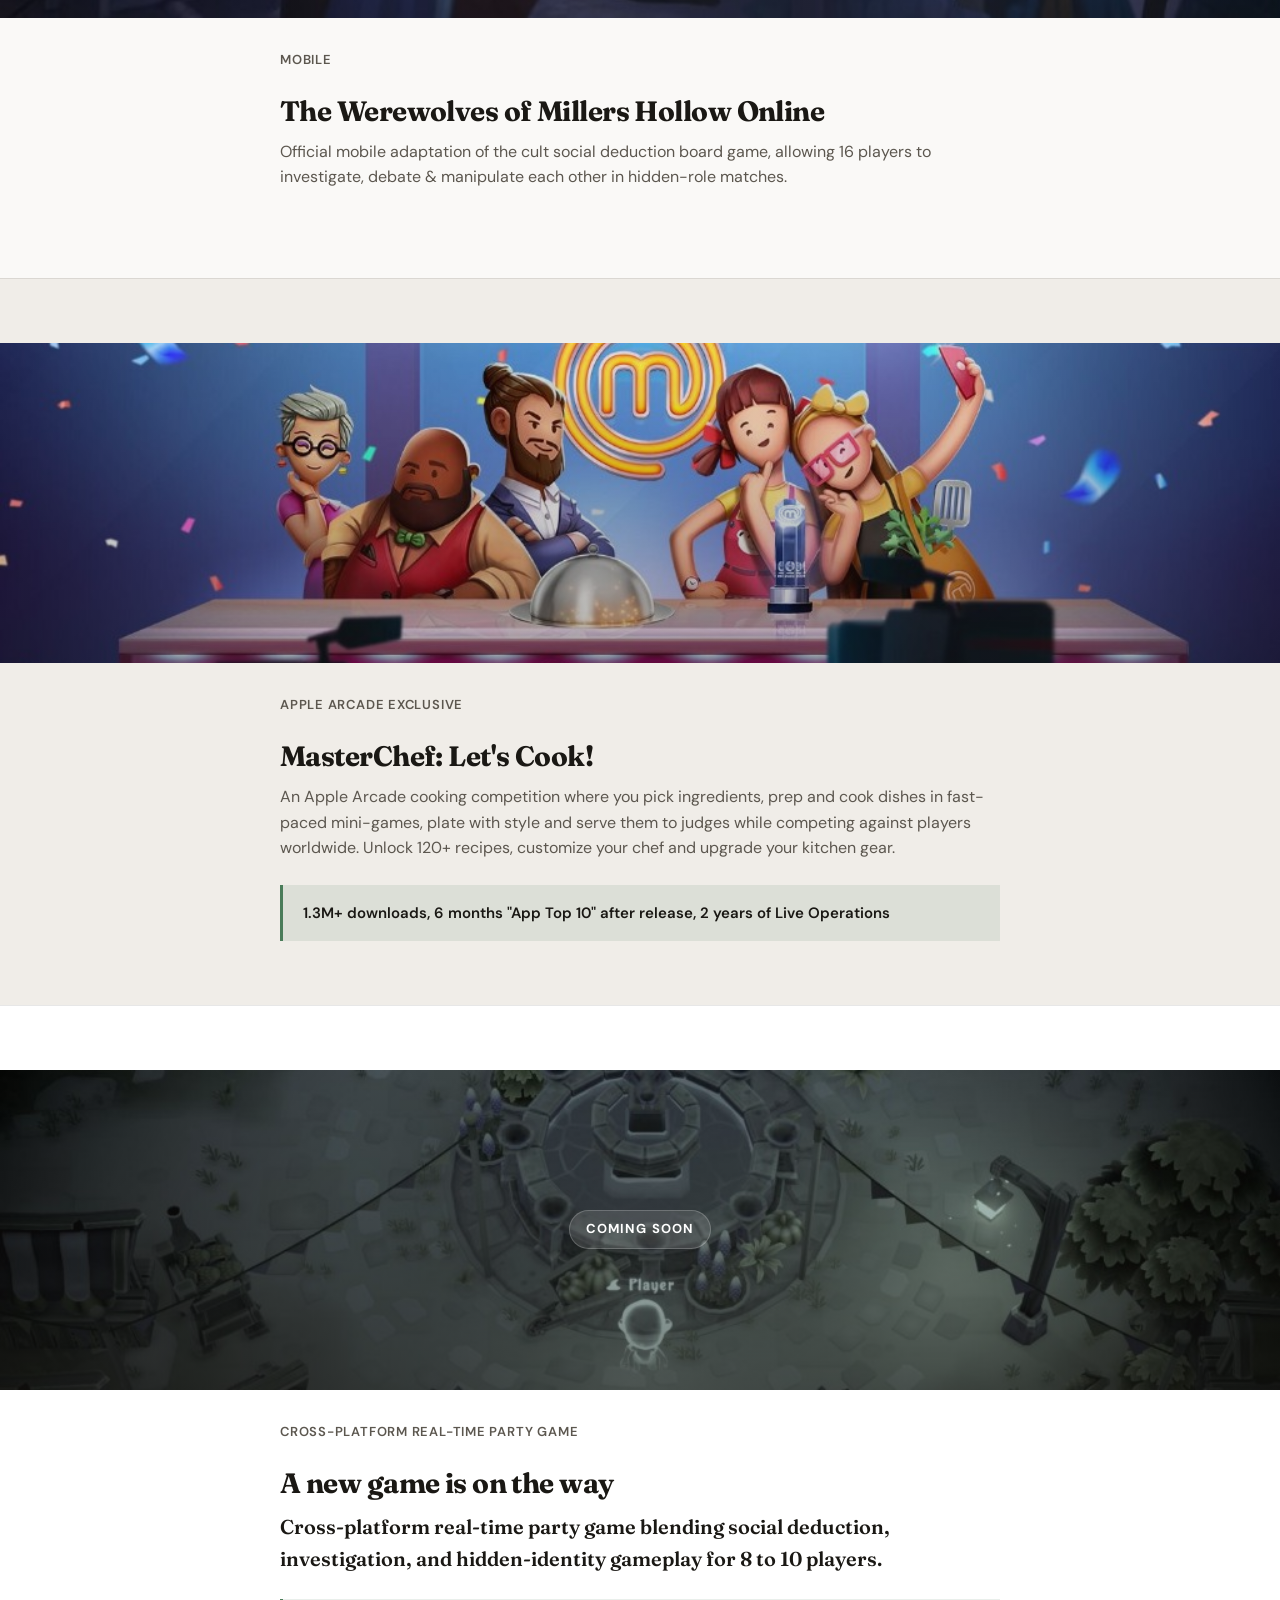
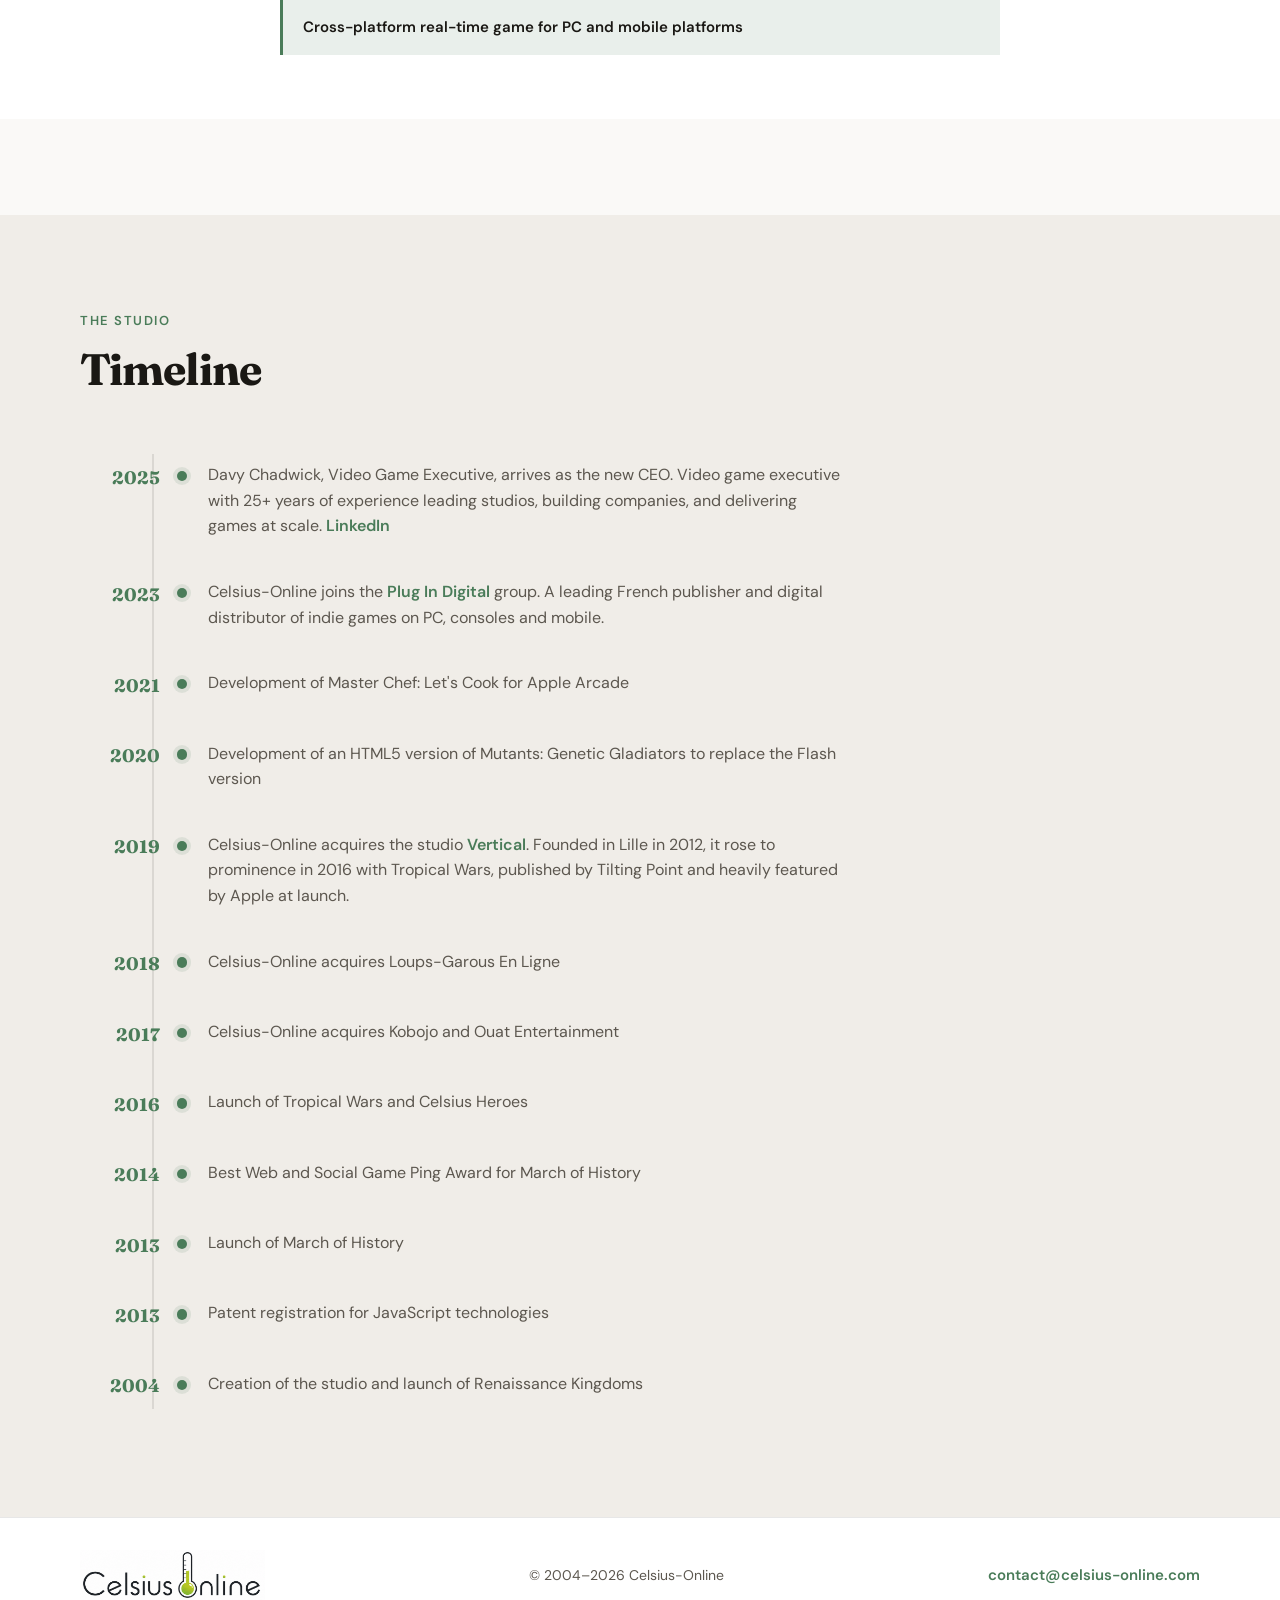
==== commit 6dcd3fd4: "Add files via upload" ====
--- a/index.html
+++ b/index.html
@@ -13,7 +13,9 @@
 <body>
   <header class="header">
     <nav class="nav container">
-      <a class="logo" href="#home">Celsius<span>-Online</span></a>
+      <a class="logo logo-img" href="#home" aria-label="Celsius-Online">
+        <img src="img/celsius-online-logo.png" alt="Celsius-Online" />
+      </a>
       <button class="nav-toggle" aria-label="Menu" aria-expanded="false">
         <span></span>
         <span></span>
@@ -199,16 +201,12 @@
             <p data-i18n="studio.t2021a">Development of Master Chef: Let's Cook for Apple Arcade</p>
           </li>
           <li class="timeline-item">
-            <time datetime="2021">2021</time>
-            <p data-i18n="studio.t2021b">The Celsius-Online team grows to over 50 enthusiasts</p>
-          </li>
-          <li class="timeline-item">
             <time datetime="2020">2020</time>
             <p data-i18n="studio.t2020">Development of an HTML5 version of Mutants: Genetic Gladiators to replace the Flash version</p>
           </li>
           <li class="timeline-item">
             <time datetime="2019">2019</time>
-            <p data-i18n="studio.t2019">Celsius-Online acquires the studio 'Vertical'</p>
+            <p data-i18n-html="studio.t2019"></p>
           </li>
           <li class="timeline-item">
             <time datetime="2018">2018</time>
@@ -245,7 +243,9 @@
 
   <footer class="footer">
     <div class="container footer-inner">
-      <a class="logo" href="#home">Celsius<span>-Online</span></a>
+      <a class="logo logo-img logo-img-footer" href="#home" aria-label="Celsius-Online">
+        <img src="img/celsius-online-logo.png" alt="Celsius-Online" />
+      </a>
       <p class="footer-copy">&copy; 2004–2026 Celsius-Online</p>
       <a class="footer-email" href="mailto:contact@celsius-online.com">contact@celsius-online.com</a>
     </div>
--- a/styles.css
+++ b/styles.css
@@ -4,9 +4,9 @@
   --surface: #ffffff;
   --text: #1a1814;
   --text-muted: #5c574f;
-  --accent: #c45c26;
-  --accent-dark: #9a4518;
-  --accent-soft: rgba(196, 92, 38, 0.12);
+  --accent: #4a7c59;
+  --accent-dark: #355a40;
+  --accent-soft: rgba(74, 124, 89, 0.12);
   --border: rgba(26, 24, 20, 0.1);
   --shadow: 0 24px 60px rgba(26, 24, 20, 0.08);
   --radius: 16px;
@@ -158,8 +158,7 @@
   inset: 0 0 auto;
   z-index: 100;
   height: var(--header-h);
-  background: rgba(250, 249, 247, 0.92);
-  backdrop-filter: blur(12px);
+  background: #ffffff;
   border-bottom: 1px solid transparent;
   transition: border-color 0.2s ease, box-shadow 0.2s ease;
 }
@@ -180,6 +179,8 @@
   font-family: var(--font-display);
   font-size: 1.375rem;
   font-weight: 700;
+  display: inline-flex;
+  align-items: center;
 }
 
 .logo span {
@@ -194,6 +195,25 @@
 .logo-b2b {
   font-size: 1.125rem;
   line-height: 1.25;
+}
+
+.logo-img img {
+  display: block;
+  height: 56px;
+  width: auto;
+}
+
+.logo-img-footer img {
+  height: 50px;
+}
+
+@media (max-width: 720px) {
+  .logo-img img {
+    height: 40px;
+  }
+  .logo-img-footer img {
+    height: 36px;
+  }
 }
 
 .nav-links {
@@ -341,7 +361,7 @@
   position: absolute;
   inset: 0;
   background:
-    radial-gradient(circle at 80% 20%, rgba(196, 92, 38, 0.18), transparent 45%),
+    radial-gradient(circle at 80% 20%, rgba(74, 124, 89, 0.18), transparent 45%),
     radial-gradient(circle at 10% 80%, rgba(26, 24, 20, 0.06), transparent 40%),
     linear-gradient(180deg, #fff 0%, var(--bg) 100%);
   pointer-events: none;
@@ -508,8 +528,35 @@
   margin-bottom: 0 !important;
 }
 
+body.page-b2b {
+  --accent: #c45c26;
+  --accent-dark: #9a4518;
+  --accent-soft: rgba(196, 92, 38, 0.12);
+}
+
 .page-b2b-main {
   padding-top: calc(var(--header-h) + 3rem);
+  position: relative;
+}
+
+.page-b2b-main::before {
+  content: "";
+  position: absolute;
+  top: 0;
+  left: 0;
+  right: 0;
+  height: 100vh;
+  background:
+    radial-gradient(circle at 80% 20%, rgba(196, 92, 38, 0.18), transparent 45%),
+    radial-gradient(circle at 10% 80%, rgba(26, 24, 20, 0.06), transparent 40%),
+    linear-gradient(180deg, #fff 0%, var(--bg) 100%);
+  pointer-events: none;
+  z-index: 0;
+}
+
+.page-b2b-main > .container {
+  position: relative;
+  z-index: 1;
 }
 
 .nav-current {
